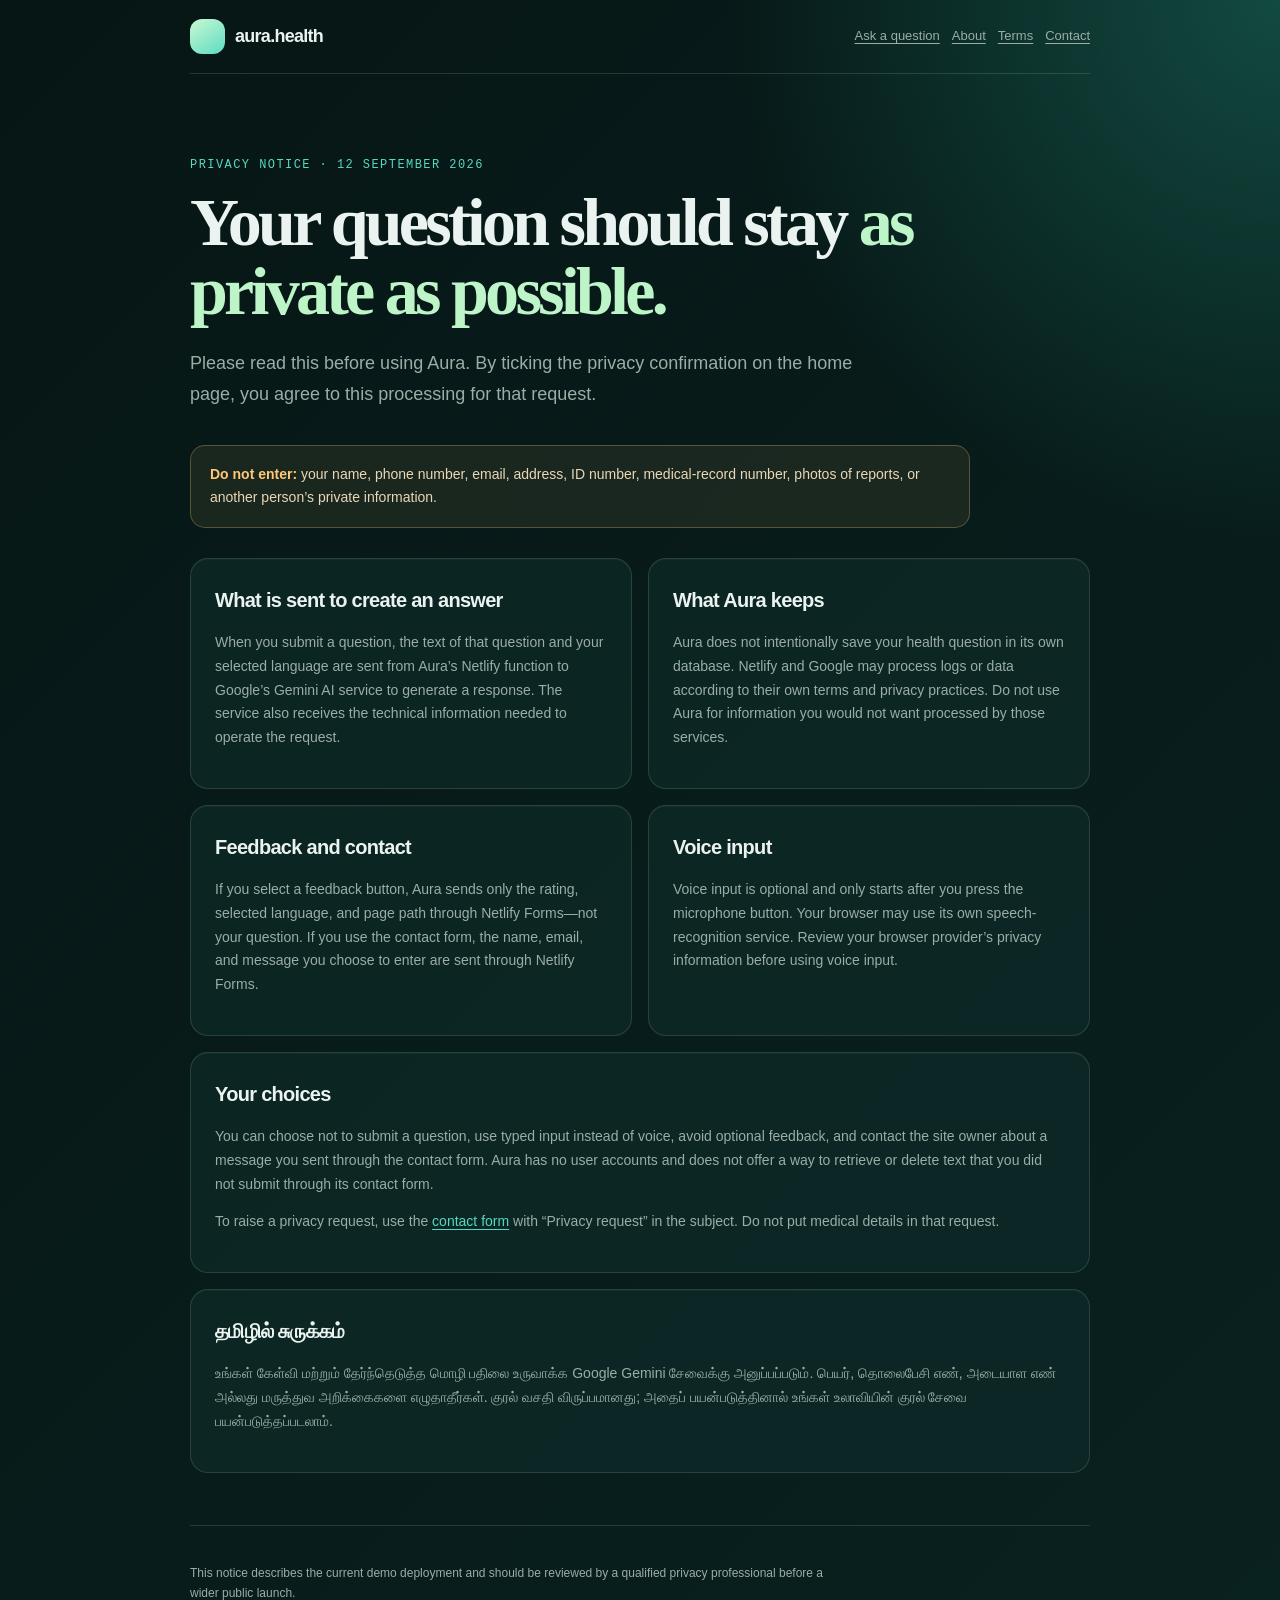
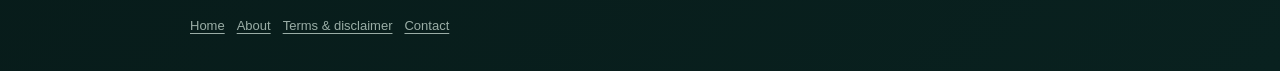
==== privacy.html @ 47f48626 "Upgrade Aura Health safety and user experience" ====
<!doctype html>
<html lang="en">
<head>
  <meta charset="utf-8">
  <meta name="viewport" content="width=device-width, initial-scale=1">
  <meta name="description" content="Aura Health privacy notice.">
  <link rel="icon" href="/favicon.svg" type="image/svg+xml">
  <link rel="stylesheet" href="/legal.css">
  <link rel="stylesheet" href="https://cdnjs.cloudflare.com/ajax/libs/font-awesome/6.5.2/css/all.min.css">
  <title>Privacy — Aura Health</title>
</head>
<body>
  <div class="shell">
    <header class="top"><a class="brand" href="/"><i class="fa-solid fa-sparkles"></i> aura.health</a><nav><a href="/">Ask a question</a><a href="/about.html">About</a><a href="/terms.html">Terms</a><a href="/contact.html">Contact</a></nav></header>
    <main>
      <span class="eyebrow">Privacy notice · 12 September 2026</span>
      <h1>Your question should stay <em>as private as possible.</em></h1>
      <p class="lead">Please read this before using Aura. By ticking the privacy confirmation on the home page, you agree to this processing for that request.</p>
      <div class="notice"><strong>Do not enter:</strong> your name, phone number, email, address, ID number, medical-record number, photos of reports, or another person’s private information.</div>
      <div class="grid">
        <article class="card"><h2>What is sent to create an answer</h2><p>When you submit a question, the text of that question and your selected language are sent from Aura’s Netlify function to Google’s Gemini AI service to generate a response. The service also receives the technical information needed to operate the request.</p></article>
        <article class="card"><h2>What Aura keeps</h2><p>Aura does not intentionally save your health question in its own database. Netlify and Google may process logs or data according to their own terms and privacy practices. Do not use Aura for information you would not want processed by those services.</p></article>
        <article class="card"><h2>Feedback and contact</h2><p>If you select a feedback button, Aura sends only the rating, selected language, and page path through Netlify Forms—not your question. If you use the contact form, the name, email, and message you choose to enter are sent through Netlify Forms.</p></article>
        <article class="card"><h2>Voice input</h2><p>Voice input is optional and only starts after you press the microphone button. Your browser may use its own speech-recognition service. Review your browser provider’s privacy information before using voice input.</p></article>
        <article class="card wide"><h2>Your choices</h2><p>You can choose not to submit a question, use typed input instead of voice, avoid optional feedback, and contact the site owner about a message you sent through the contact form. Aura has no user accounts and does not offer a way to retrieve or delete text that you did not submit through its contact form.</p><p>To raise a privacy request, use the <a href="/contact.html">contact form</a> with “Privacy request” in the subject. Do not put medical details in that request.</p></article>
        <article class="card wide"><h2>தமிழில் சுருக்கம்</h2><p>உங்கள் கேள்வி மற்றும் தேர்ந்தெடுத்த மொழி பதிலை உருவாக்க Google Gemini சேவைக்கு அனுப்பப்படும். பெயர், தொலைபேசி எண், அடையாள எண் அல்லது மருத்துவ அறிக்கைகளை எழுதாதீர்கள். குரல் வசதி விருப்பமானது; அதைப் பயன்படுத்தினால் உங்கள் உலாவியின் குரல் சேவை பயன்படுத்தப்படலாம்.</p></article>
      </div>
    </main>
    <footer class="footer"><p>This notice describes the current demo deployment and should be reviewed by a qualified privacy professional before a wider public launch.</p><nav class="footer-nav"><a href="/">Home</a><a href="/about.html">About</a><a href="/terms.html">Terms & disclaimer</a><a href="/contact.html">Contact</a></nav></footer>
  </div>
</body>
</html>
---- legal.css ----
:root{--bg:#061615;--panel:#0d2927;--text:#eaf3ef;--muted:#9aada6;--line:rgba(202,235,221,.15);--mint:#bdf4c8;--aqua:#58d8c0;--amber:#ffc876}*{box-sizing:border-box}html{scroll-behavior:smooth}body{min-width:320px;margin:0;background:radial-gradient(ellipse 60% 45% at 100% 0%,#124a40 0%,transparent 72%),linear-gradient(135deg,#061615,#09211f);color:var(--text);font:16px/1.7 Arial,sans-serif}.shell{width:min(900px,calc(100% - 40px));margin:auto}.top{height:74px;display:flex;align-items:center;justify-content:space-between;border-bottom:1px solid var(--line)}.brand{display:flex;align-items:center;gap:10px;color:var(--text);font-weight:800;font-size:18px;letter-spacing:-.04em;text-decoration:none}.brand i{display:grid;place-items:center;width:35px;height:35px;border-radius:12px;background:linear-gradient(145deg,#c9f9d2,#5edbc2);color:#062c25}.top nav,.footer-nav{display:flex;flex-wrap:wrap;gap:12px}.top nav a,.footer-nav a{color:var(--muted);font-size:13px;text-underline-offset:3px}.top nav a:hover,.footer-nav a:hover{color:var(--aqua)}main{padding:75px 0 52px}.eyebrow{display:inline-block;margin-bottom:14px;color:var(--aqua);font:12px/1.3 monospace;letter-spacing:.12em;text-transform:uppercase}h1{max-width:760px;margin:0;font:700 clamp(38px,7vw,68px)/1.02 Georgia,serif;letter-spacing:-.055em}h1 em{color:var(--mint);font-style:normal}.lead{max-width:700px;margin:22px 0 35px;color:var(--muted);font-size:18px}.notice{max-width:780px;margin:0 0 30px;padding:17px 19px;border:1px solid rgba(255,200,118,.28);border-radius:15px;background:rgba(255,200,118,.08);color:#e9d7b6;font-size:14px}.notice strong{color:var(--amber)}.grid{display:grid;grid-template-columns:repeat(2,minmax(0,1fr));gap:16px}.card{padding:24px;border:1px solid var(--line);border-radius:18px;background:rgba(13,41,39,.82);box-shadow:inset 0 1px rgba(255,255,255,.03)}.card.wide{grid-column:1/-1}.card h2{margin:0 0 11px;font-size:20px;letter-spacing:-.035em}.card p,.card li{color:var(--muted);font-size:14px}.card ul{margin:10px 0 0;padding-left:20px}.card a{color:var(--aqua);text-underline-offset:3px}.meta{display:flex;gap:9px;align-items:center;margin-bottom:22px;color:var(--muted);font-size:13px}.meta i{color:var(--aqua)}.form{display:grid;gap:15px;max-width:680px}.form label{display:grid;gap:6px;color:var(--text);font-size:14px;font-weight:700}.form input,.form textarea{width:100%;padding:12px 13px;border:1px solid var(--line);border-radius:10px;outline:0;background:#071e1c;color:var(--text);font:14px Arial,sans-serif}.form textarea{min-height:145px;resize:vertical}.form input:focus,.form textarea:focus{border-color:var(--aqua);box-shadow:0 0 0 3px rgba(88,216,192,.12)}button{width:max-content;border:0;border-radius:10px;padding:12px 16px;background:linear-gradient(135deg,#c7f7d0,#65ddc1);color:#08251f;font-weight:800;cursor:pointer}.small{margin:0;color:var(--muted);font-size:12px}.footer{padding:25px 0 34px;border-top:1px solid var(--line);color:var(--muted);font-size:12px}.footer p{max-width:650px}@media(max-width:620px){.shell{width:min(100% - 28px,900px)}.top{height:auto;min-height:68px;padding:14px 0;align-items:flex-start;gap:15px}.top nav{justify-content:flex-end}.top nav a:not(:last-child){display:none}main{padding:47px 0 36px}.lead{font-size:16px}.grid{grid-template-columns:1fr}.card.wide{grid-column:auto}.card{padding:19px}}
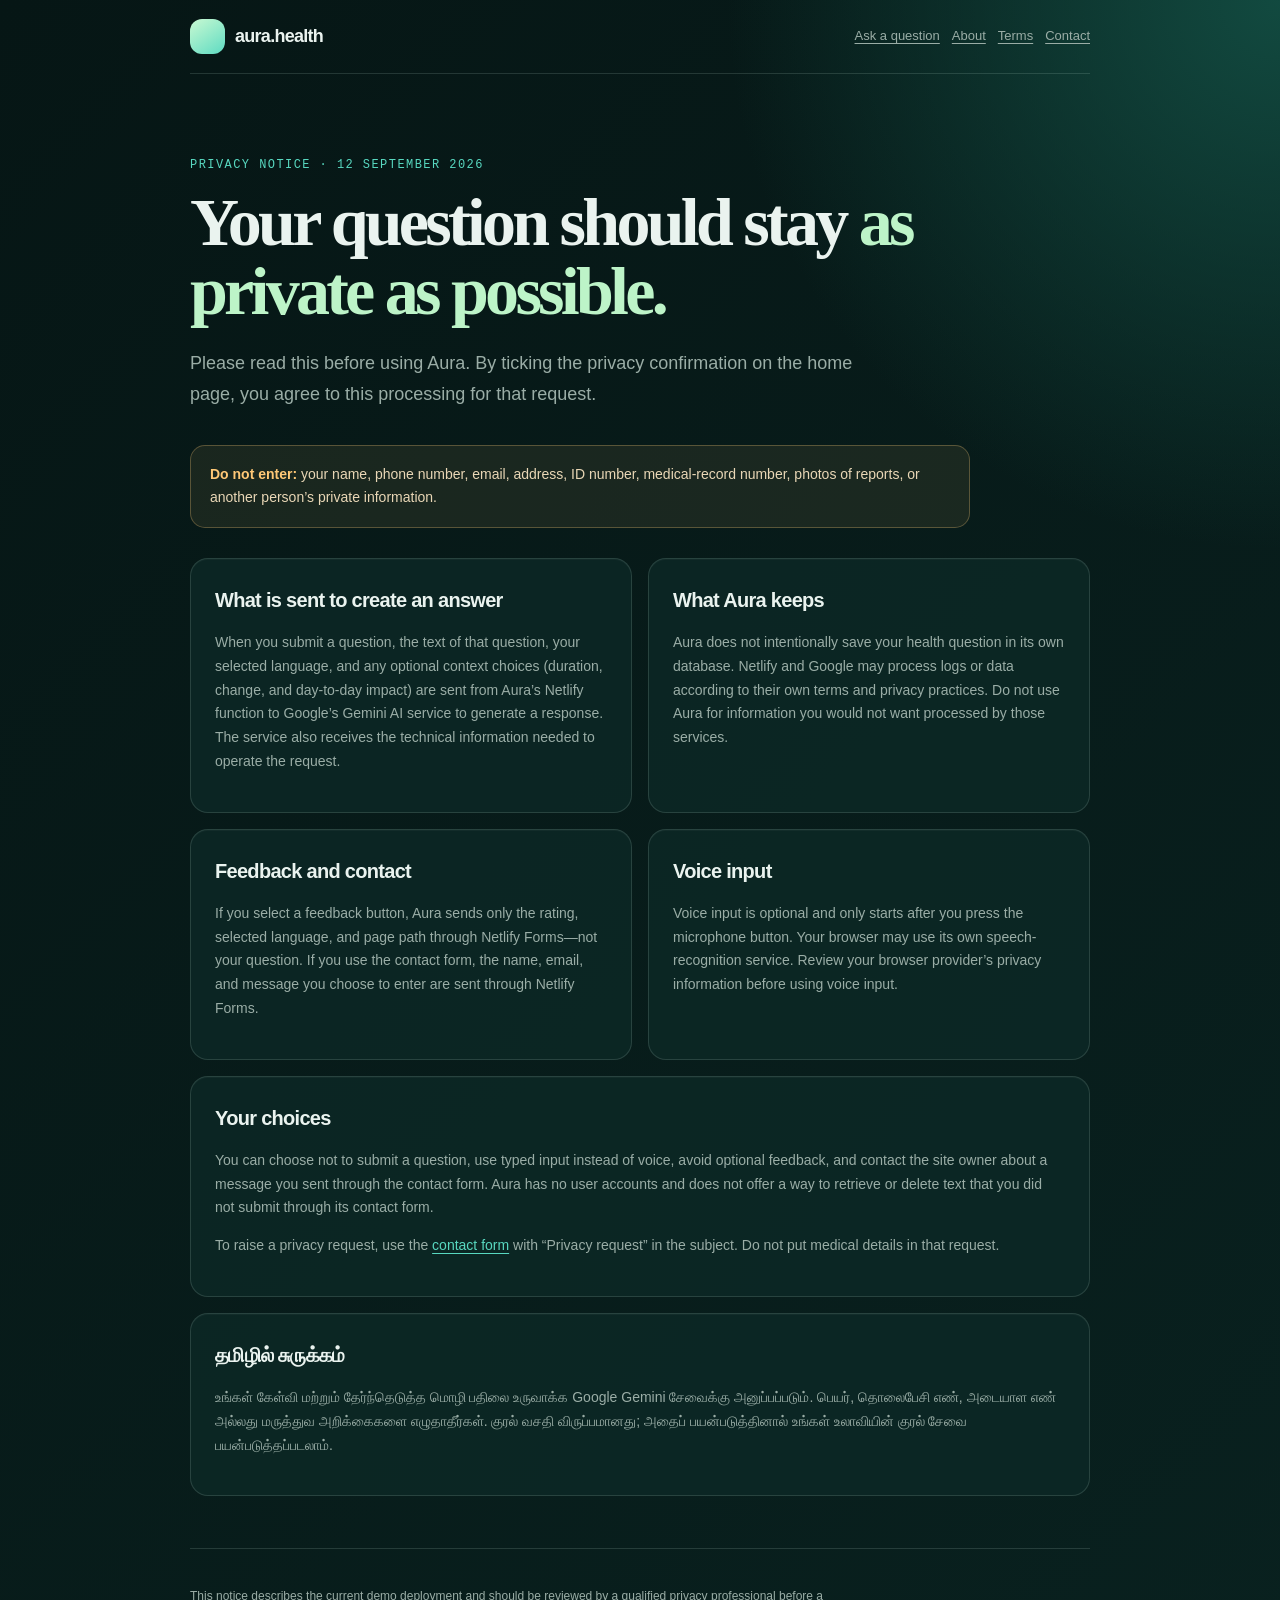
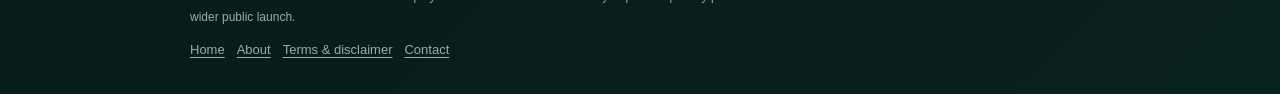
==== commit 95f139f5: "Add advanced Aura Health guidance features" ====
--- a/privacy.html
+++ b/privacy.html
@@ -18,7 +18,7 @@
       <p class="lead">Please read this before using Aura. By ticking the privacy confirmation on the home page, you agree to this processing for that request.</p>
       <div class="notice"><strong>Do not enter:</strong> your name, phone number, email, address, ID number, medical-record number, photos of reports, or another person’s private information.</div>
       <div class="grid">
-        <article class="card"><h2>What is sent to create an answer</h2><p>When you submit a question, the text of that question and your selected language are sent from Aura’s Netlify function to Google’s Gemini AI service to generate a response. The service also receives the technical information needed to operate the request.</p></article>
+        <article class="card"><h2>What is sent to create an answer</h2><p>When you submit a question, the text of that question, your selected language, and any optional context choices (duration, change, and day-to-day impact) are sent from Aura’s Netlify function to Google’s Gemini AI service to generate a response. The service also receives the technical information needed to operate the request.</p></article>
         <article class="card"><h2>What Aura keeps</h2><p>Aura does not intentionally save your health question in its own database. Netlify and Google may process logs or data according to their own terms and privacy practices. Do not use Aura for information you would not want processed by those services.</p></article>
         <article class="card"><h2>Feedback and contact</h2><p>If you select a feedback button, Aura sends only the rating, selected language, and page path through Netlify Forms—not your question. If you use the contact form, the name, email, and message you choose to enter are sent through Netlify Forms.</p></article>
         <article class="card"><h2>Voice input</h2><p>Voice input is optional and only starts after you press the microphone button. Your browser may use its own speech-recognition service. Review your browser provider’s privacy information before using voice input.</p></article>
